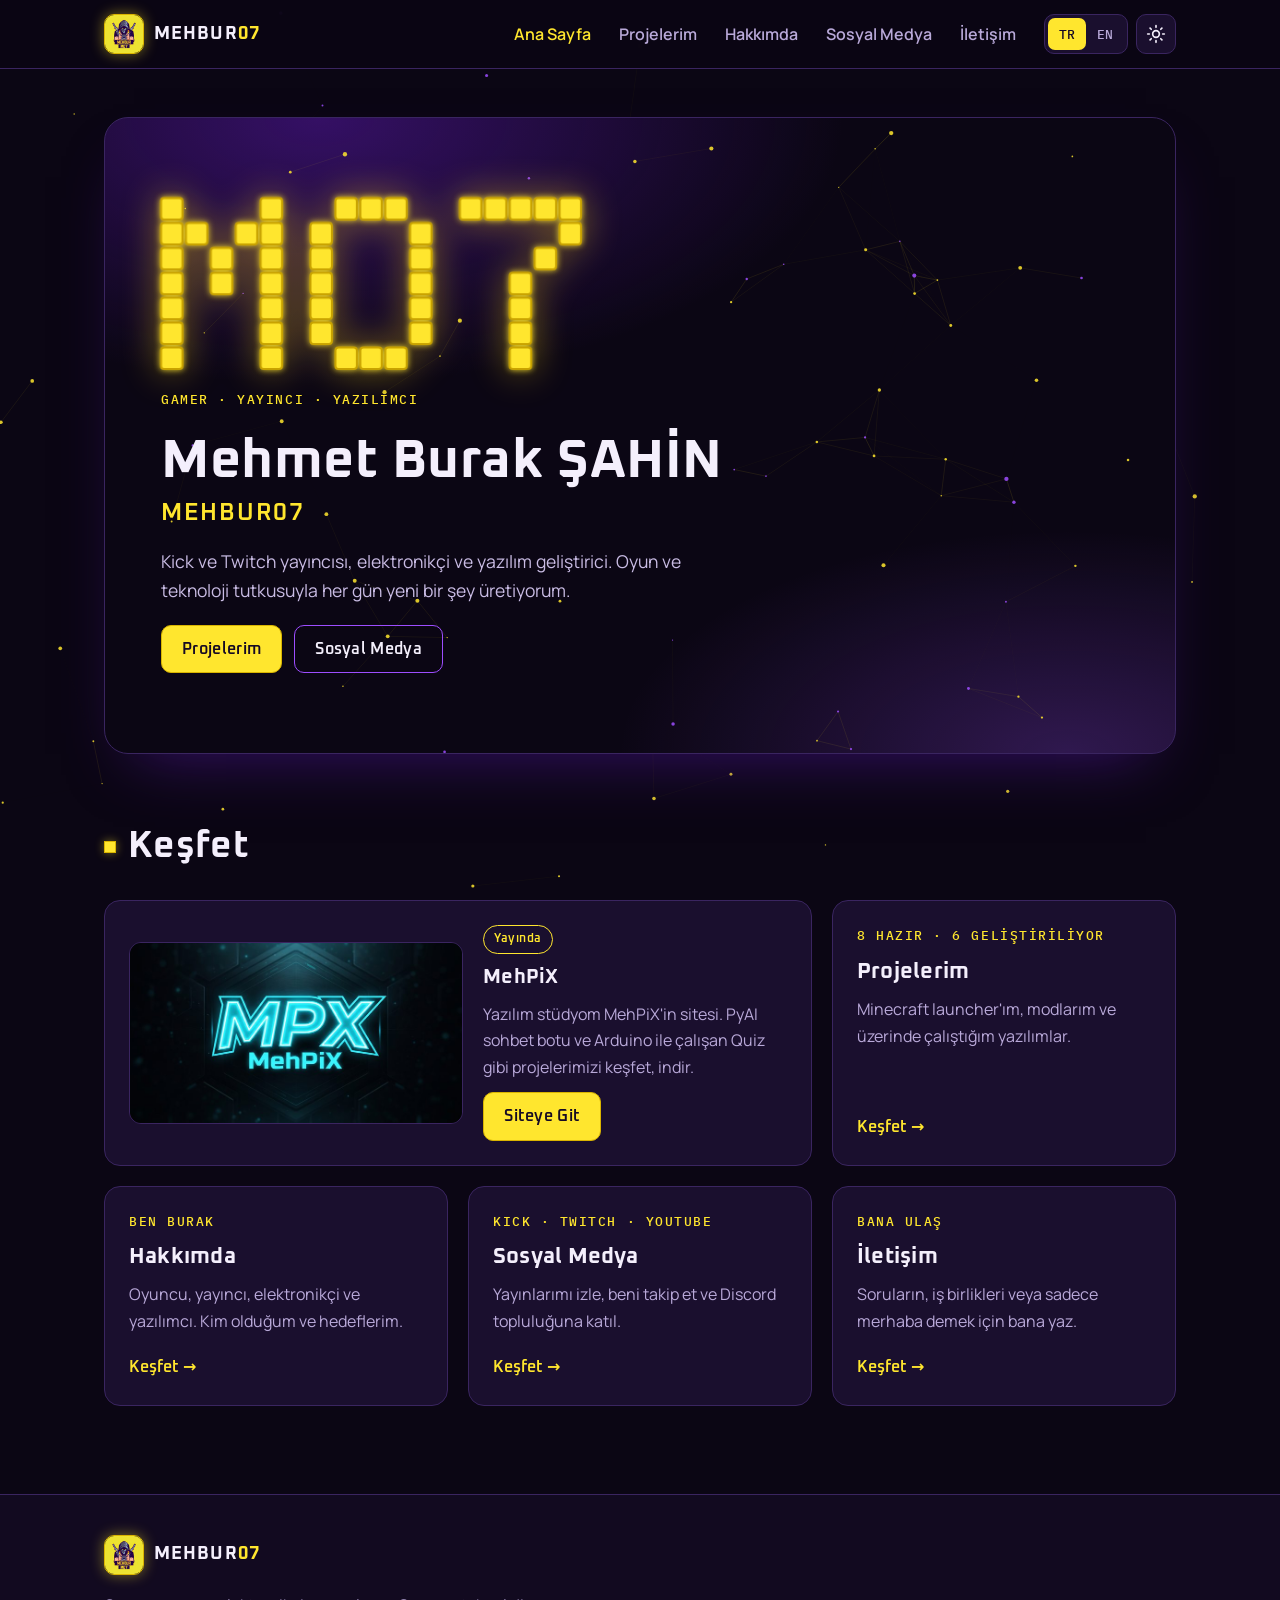
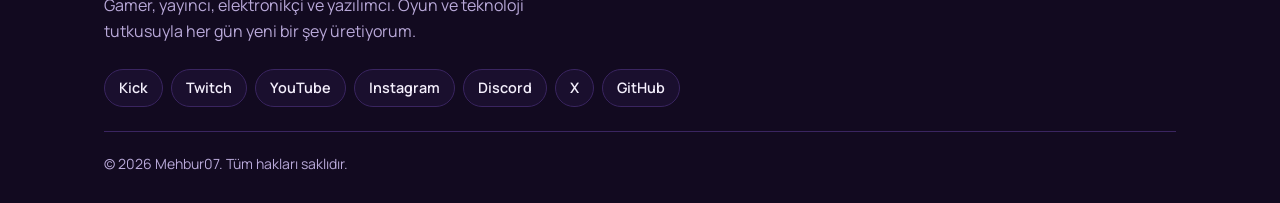
==== index.html @ 0ce507f5 "feat: add the MehburMC Launcher Android Version card New ready-project card with a Download button f" ====
<!doctype html>
<html lang="tr" data-theme="dark">
<head>
  <meta charset="utf-8">
  <meta name="viewport" content="width=device-width, initial-scale=1">
  <title data-i18n="title.home">Mehbur07 — Mehmet Burak ŞAHİN | Gamer, Yayıncı, Yazılımcı</title>
  <meta name="description" content="Mehmet Burak ŞAHİN (Mehbur07) — Kick ve Twitch yayıncısı, elektronikçi ve yazılım geliştirici. Projeler, Minecraft modları, sosyal medya ve iletişim.">
  <link rel="canonical" href="https://mehbur07.github.io/">
  <!-- Google Search Console sahiplik doğrulaması (gizli değil, herkese açık olmak üzere tasarlanmış) -->
  <meta name="google-site-verification" content="kLcTaoSVPgKVQpe87XDTkz0HBcAFCoKzE8zE5d_epLk">
  <link rel="icon" href="favicon.ico" sizes="any">
  <link rel="icon" type="image/png" sizes="32x32" href="assets/img/favicon-32.png">
  <link rel="apple-touch-icon" href="assets/img/apple-touch-icon.png">
  <meta name="theme-color" content="#0b0614">
  <!-- Paylaşım önizlemesi (Discord, X, WhatsApp vb.) -->
  <meta property="og:type" content="website">
  <meta property="og:site_name" content="Mehbur07">
  <meta property="og:locale" content="tr_TR">
  <meta property="og:locale:alternate" content="en_US">
  <meta property="og:title" content="Mehbur07 — Mehmet Burak ŞAHİN | Gamer, Yayıncı, Yazılımcı">
  <meta property="og:description" content="Mehmet Burak ŞAHİN (Mehbur07) — Kick ve Twitch yayıncısı, elektronikçi ve yazılım geliştirici. Projeler, Minecraft modları, sosyal medya ve iletişim.">
  <meta property="og:url" content="https://mehbur07.github.io/">
  <meta property="og:image" content="https://mehbur07.github.io/assets/img/og-image.jpg">
  <meta property="og:image:width" content="1200">
  <meta property="og:image:height" content="630">
  <meta property="og:image:alt" content="Mehbur07 — Mehmet Burak ŞAHİN">
  <meta name="twitter:card" content="summary_large_image">
  <meta name="twitter:site" content="@RealMehbur07X">
  <!-- Arama motorları için kimlik bilgisi (yapılandırılmış veri) -->
  <script type="application/ld+json">
  {
    "@context": "https://schema.org",
    "@type": "Person",
    "name": "Mehmet Burak Şahin",
    "alternateName": "Mehbur07",
    "url": "https://mehbur07.github.io/",
    "image": "https://mehbur07.github.io/assets/img/mehbur07-logo-lg.jpg",
    "description": "Kick ve Twitch yayıncısı, elektronikçi ve yazılım geliştirici.",
    "sameAs": [
      "https://kick.com/Mehbur07",
      "https://twitch.tv/Mehbur07",
      "https://youtube.com/@Mehbur07",
      "https://instagram.com/mehbur07",
      "https://x.com/RealMehbur07X",
      "https://github.com/Mehbur07"
    ]
  }
  </script>
  <!-- Tema ve dil seçimini sayfa çizilmeden uygula (ekranın yanıp sönmesini önler) -->
  <script>(function(){try{var d=document.documentElement,t=localStorage.getItem('m07-theme'),l=localStorage.getItem('m07-lang');if(t==='light'||t==='dark')d.setAttribute('data-theme',t);if(l==='en'||l==='tr')d.lang=l;}catch(e){}})();</script>
  <link rel="preconnect" href="https://fonts.googleapis.com">
  <link rel="preconnect" href="https://fonts.gstatic.com" crossorigin>
  <link rel="stylesheet" href="https://fonts.googleapis.com/css2?family=IBM+Plex+Mono:wght@500&family=Manrope:wght@400;500;600;700&family=Oxanium:wght@500;600;700&display=swap">
  <link rel="stylesheet" href="assets/css/style.css">
  <script src="assets/js/translations.js" defer></script>
  <script src="assets/js/main.js" defer></script>
</head>
<body data-page="home">
  <header class="site-header" data-layout="header"></header>

  <main id="main">
    <!-- Giriş: neon sahne + pixel M07 -->
    <section class="hero">
      <div class="container">
        <div class="stage">
          <canvas class="particles" aria-hidden="true"></canvas>
          <div class="pixel-text" data-pixel="M07"><span class="pixel-text__fallback">M07</span></div>
          <p class="eyebrow" data-i18n="home.eyebrow">Gamer · Yayıncı · Yazılımcı</p>
          <h1>Mehmet Burak ŞAHİN <small>MEHBUR07</small></h1>
          <p class="lead" data-i18n="home.lead">Kick ve Twitch yayıncısı, elektronikçi ve yazılım geliştirici. Oyun ve teknoloji tutkusuyla her gün yeni bir şey üretiyorum.</p>
          <div class="btn-row">
            <a class="btn btn--primary" href="projelerim.html" data-i18n="home.ctaProjects">Projelerim</a>
            <a class="btn btn--ghost" href="sosyal-medya.html" data-i18n="home.ctaSocial">Sosyal Medya</a>
          </div>
        </div>
      </div>
    </section>

    <!-- Bölüm kartları -->
    <section class="section" style="padding-top: 24px" aria-labelledby="explore-title">
      <div class="container">
        <div class="section-head">
          <h2 class="section-title" id="explore-title" data-i18n="home.exploreTitle">Keşfet</h2>
        </div>

        <div class="home-grid">
          <!-- MehPix: yazılım stüdyosunun sitesi, düğme siteyi yeni sekmede açar -->
          <article class="card feature-card--wide">
            <img class="feature-card__banner" src="assets/img/mehpix.jpg" alt="MehPiX logosu" data-i18n-attr="alt:alt.mehpix" width="720" height="393" loading="lazy">
            <div class="feature-card__body">
              <span class="badge badge--outline" data-i18n="home.mehpixBadge">Yayında</span>
              <h3>MehPiX</h3>
              <p data-i18n="home.mehpixText">Yazılım stüdyom MehPiX'in sitesi. PyAI sohbet botu ve Arduino ile çalışan Quiz gibi projelerimizi keşfet, indir.</p>
              <a class="btn btn--primary" href="https://mehpix.github.io/" target="_blank" rel="noopener" data-i18n="home.mehpixCta">Siteye Git</a>
            </div>
          </article>

          <a class="card card--link feature-card" href="projelerim.html">
            <span class="eyebrow" data-i18n="home.projectsCount">8 hazır · 6 geliştiriliyor</span>
            <h3 data-i18n="nav.projects">Projelerim</h3>
            <p data-i18n="home.projectsText">Minecraft launcher'ım, modlarım ve üzerinde çalıştığım yazılımlar.</p>
            <span class="feature-card__go" data-i18n="home.go">Keşfet</span>
          </a>

          <a class="card card--link feature-card" href="hakkimda.html">
            <span class="eyebrow" data-i18n="home.aboutEyebrow">Ben Burak</span>
            <h3 data-i18n="nav.about">Hakkımda</h3>
            <p data-i18n="home.aboutText">Oyuncu, yayıncı, elektronikçi ve yazılımcı. Kim olduğum ve hedeflerim.</p>
            <span class="feature-card__go" data-i18n="home.go">Keşfet</span>
          </a>

          <a class="card card--link feature-card" href="sosyal-medya.html">
            <span class="eyebrow" lang="en">Kick · Twitch · YouTube</span>
            <h3 data-i18n="nav.social">Sosyal Medya</h3>
            <p data-i18n="home.socialText">Yayınlarımı izle, beni takip et ve Discord topluluğuna katıl.</p>
            <span class="feature-card__go" data-i18n="home.go">Keşfet</span>
          </a>

          <a class="card card--link feature-card" href="iletisim.html">
            <span class="eyebrow" data-i18n="home.contactEyebrow">Bana Ulaş</span>
            <h3 data-i18n="nav.contact">İletişim</h3>
            <p data-i18n="home.contactText">Soruların, iş birlikleri veya sadece merhaba demek için bana yaz.</p>
            <span class="feature-card__go" data-i18n="home.go">Keşfet</span>
          </a>
        </div>
      </div>
    </section>
  </main>

  <footer class="site-footer" data-layout="footer"></footer>
</body>
</html>
---- assets/css/style.css ----
/* =========================================================
   Mehbur07 — Ortak stil dosyası (tasarım sistemi)
   Bütün sayfalar bu dosyayı kullanır.
   Renkleri değiştirmek için sadece aşağıdaki değişkenleri düzenle.
   ========================================================= */

/* ---------- 1) Renk ve ölçü değişkenleri ---------- */

/* Koyu tema (varsayılan) */
:root {
  --bg: #0b0614;            /* sayfa zemini: mor-siyah */
  --bg-soft: #120a20;       /* hafif açık zemin (bölüm arkaları) */
  --surface: #1a0f2e;       /* kart zemini */
  --surface-2: #23143d;     /* kartın üzerine gelinince */
  --border: #3a2560;        /* çizgiler */
  --text: #f4effc;          /* ana yazı */
  --text-muted: #b9a9d9;    /* soluk yazı */

  --yellow: #ffe62e;        /* neon sarı */
  --yellow-edge: #d9b400;   /* sarının koyu kenarı (pixel bloklar) */
  --purple: #9d4dff;        /* neon mor */
  --purple-deep: #4b1590;   /* koyu neon mor */

  --accent: var(--yellow);          /* dolgu vurgusu (düğme zemini vb.) */
  --accent-text: var(--yellow);     /* yazı olarak kullanılan vurgu */
  --on-accent: #160a24;             /* sarı zemin üstündeki yazı */
  --glow-yellow: rgba(255, 230, 46, .45);
  --glow-purple: rgba(157, 77, 255, .40);
  --header-bg: rgba(11, 6, 20, .78);
  --success: #3ee08f;        /* form: başarı */
  --danger: #ff6b8a;         /* form: hata */

  --font-display: 'Oxanium', 'Segoe UI', system-ui, sans-serif;
  --font-body: 'Manrope', 'Segoe UI', system-ui, sans-serif;
  --font-mono: 'IBM Plex Mono', ui-monospace, 'Consolas', monospace;

  --radius: 16px;
  --radius-sm: 10px;
  --container: 1120px;
  --gutter: 16px;

  color-scheme: dark;
}

/* Açık tema: sarı koyu temayla aynıdır. Süs amaçlı mor (çerçeve, parıltı, rozet)
   beyaza yakın neon lavantadır; yazı olarak kullanılan mor ise beyaz zeminde
   okunabilsin diye daha doygun, parlak bir neon mordur. */
:root[data-theme="light"] {
  --bg: #faf7ff;
  --bg-soft: #f2ecfd;
  --surface: #ffffff;
  --surface-2: #f6f1ff;
  --border: #e4d2ff;
  --text: #1b1030;
  --text-muted: #5b4a7a;

  --yellow: #ffe62e;         /* koyu temayla aynı neon sarı */
  --yellow-edge: #d9b400;
  --purple: #cfa6ff;         /* beyaza yakın neon mor (süs) */
  --purple-deep: #cfa6ff;

  --accent: var(--yellow);
  --accent-text: #7f2cff;    /* parlak neon mor (yazı; beyaz zeminde okunur) */
  --on-accent: #1b1030;
  --success: #11804a;
  --danger: #c4183f;
  --glow-yellow: rgba(255, 230, 46, .55);
  --glow-purple: rgba(207, 166, 255, .65);
  --header-bg: rgba(250, 247, 255, .82);

  color-scheme: light;
}

@media (min-width: 768px) {
  :root { --gutter: 24px; }
}

/* ---------- 2) Temel ayarlar ---------- */

*, *::before, *::after { box-sizing: border-box; }

html { -webkit-text-size-adjust: 100%; scroll-behavior: smooth; }

body {
  margin: 0;
  min-height: 100vh;
  display: flex;
  flex-direction: column;
  background: var(--bg);
  color: var(--text);
  font-family: var(--font-body);
  font-size: 16px;
  line-height: 1.65;
  transition: background-color .25s, color .25s;
}

main { flex: 1; }

img, svg { display: block; max-width: 100%; }

h1, h2, h3, h4 {
  margin: 0;
  font-family: var(--font-display);
  font-weight: 700;
  line-height: 1.15;
  letter-spacing: .01em;
}
h1 { font-size: clamp(2rem, 6vw, 3.4rem); }
h2 { font-size: clamp(1.6rem, 4vw, 2.3rem); }
h3 { font-size: 1.25rem; }

p { margin: 0; }

a { color: var(--accent-text); text-underline-offset: 3px; }

:focus-visible {
  outline: 2px solid var(--accent-text);
  outline-offset: 3px;
  border-radius: 4px;
}

::selection { background: var(--yellow); color: var(--on-accent); }

/* Ekran okuyucular için görünmez ama okunur metin */
.sr-only {
  position: absolute; width: 1px; height: 1px; padding: 0; margin: -1px;
  overflow: hidden; clip: rect(0 0 0 0); white-space: nowrap; border: 0;
}

/* Klavye kullanıcıları için "içeriğe geç" linki */
.skip-link {
  position: absolute; left: 12px; top: -60px; z-index: 100;
  padding: 10px 14px; border-radius: var(--radius-sm);
  background: var(--yellow); color: var(--on-accent); font-weight: 700;
  text-decoration: none; transition: top .2s;
}
.skip-link:focus { top: 12px; }

/* ---------- 3) Yerleşim yardımcıları ---------- */

.container {
  width: 100%;
  max-width: var(--container);
  margin-inline: auto;
  padding-inline: var(--gutter);
}

.section { padding-block: clamp(48px, 8vw, 88px); }
.section--soft { background: var(--bg-soft); }

.section-head { margin-bottom: 32px; max-width: 640px; }
.section-head p { margin-top: 10px; color: var(--text-muted); }

/* Başlığın önündeki küçük sarı pixel kare */
.section-title { display: flex; align-items: center; gap: 12px; }
.section-title::before {
  content: "";
  flex: none;
  width: 12px; height: 12px;
  background: var(--yellow);
  box-shadow: 0 0 10px var(--glow-yellow);
  border: 1px solid var(--yellow-edge);
}

.eyebrow {
  font-family: var(--font-mono);
  font-size: .8rem;
  font-weight: 500;
  letter-spacing: .12em;
  text-transform: uppercase;
  color: var(--accent-text);
}

.grid {
  display: grid;
  gap: 20px;
  grid-template-columns: repeat(auto-fill, minmax(min(100%, 260px), 1fr));
}

.stack > * + * { margin-top: 12px; }

/* ---------- 4) Düğmeler ---------- */

.btn {
  display: inline-flex;
  align-items: center;
  justify-content: center;
  gap: 8px;
  min-height: 44px;
  padding: 10px 20px;
  border: 1px solid transparent;
  border-radius: var(--radius-sm);
  font-family: var(--font-display);
  font-size: 1rem;
  font-weight: 600;
  letter-spacing: .02em;
  text-decoration: none;
  cursor: pointer;
  transition: transform .15s, box-shadow .2s, background-color .2s, border-color .2s, color .2s;
}
.btn:active { transform: translateY(1px); }

.btn--primary {
  background: var(--accent);
  color: var(--on-accent);
  border-color: var(--yellow-edge);
}
.btn--primary:hover { box-shadow: 0 0 0 1px var(--yellow), 0 0 24px var(--glow-yellow); }

.btn--ghost {
  background: transparent;
  color: var(--text);
  border-color: var(--purple);
}
.btn--ghost:hover { background: var(--surface-2); box-shadow: 0 0 20px var(--glow-purple); }

.btn--sm { min-height: 36px; padding: 6px 14px; font-size: .9rem; }

.btn[aria-disabled="true"], .btn:disabled {
  opacity: .5; cursor: not-allowed; pointer-events: none;
}

.btn-row { display: flex; flex-wrap: wrap; gap: 12px; }

/* ---------- 5) Kartlar ---------- */

.card {
  position: relative;
  display: flex;
  flex-direction: column;
  gap: 12px;
  padding: 24px;
  background: var(--surface);
  border: 1px solid var(--border);
  border-radius: var(--radius);
  color: var(--text);
  transition: transform .2s, border-color .2s, box-shadow .2s, background-color .2s;
}
.card p { color: var(--text-muted); }

/* Tıklanabilir kart: üzerine gelince hafif yükselir ve parlar */
.card--link { text-decoration: none; }
.card--link:hover, .card--link:focus-visible {
  transform: translateY(-3px);
  border-color: var(--purple);
  background: var(--surface-2);
  box-shadow: 0 10px 30px -10px var(--glow-purple), 0 0 0 1px var(--purple);
}

.card__media {
  aspect-ratio: 1 / 1;
  width: 72px;
  border-radius: 12px;
  overflow: hidden;
  background: var(--bg-soft);
  border: 1px solid var(--border);
}
.card__media img { width: 100%; height: 100%; object-fit: cover; }

.card__footer { margin-top: auto; padding-top: 8px; }

/* ---------- 6) Rozet ve etiketler ---------- */

.badge {
  display: inline-flex;
  align-items: center;
  gap: 6px;
  width: fit-content;
  padding: 3px 10px;
  border-radius: 999px;
  font-family: var(--font-display);
  font-size: .78rem;
  font-weight: 600;
  letter-spacing: .04em;
  background: var(--yellow);
  color: var(--on-accent);
}
.badge--purple { background: var(--purple-deep); color: #f4effc; }
:root[data-theme="light"] .badge--purple { color: var(--on-accent); }  /* açık zeminli rozette koyu yazı */
.badge--outline { background: transparent; color: var(--accent-text); border: 1px solid currentColor; }

.tags { display: flex; flex-wrap: wrap; gap: 6px; padding: 0; margin: 0; list-style: none; }
.tag {
  padding: 2px 8px;
  border-radius: 6px;
  font-family: var(--font-mono);
  font-size: .75rem;
  color: var(--text-muted);
  background: var(--bg-soft);
  border: 1px solid var(--border);
}

/* ---------- 7) Üst menü (header) ---------- */

.site-header {
  position: sticky;
  top: 0;
  z-index: 50;
  background: var(--header-bg);
  backdrop-filter: blur(12px);
  -webkit-backdrop-filter: blur(12px);
  border-bottom: 1px solid var(--border);
}

.header-inner {
  display: flex;
  align-items: center;
  gap: 16px;
  min-height: 68px;
}

.brand {
  display: inline-flex;
  align-items: center;
  gap: 10px;
  color: var(--text);
  text-decoration: none;
  font-family: var(--font-display);
  font-weight: 700;
  font-size: 1.15rem;
  letter-spacing: .06em;
}
.brand img {
  width: 40px; height: 40px;
  border-radius: 10px;
  border: 1px solid var(--yellow-edge);
  box-shadow: 0 0 14px var(--glow-yellow);
}
.brand b { color: var(--accent-text); font-weight: 700; }

.site-nav { margin-left: auto; }
.site-nav ul { display: flex; gap: 4px; margin: 0; padding: 0; list-style: none; }
.site-nav a {
  display: block;
  padding: 8px 12px;
  border-radius: 8px;
  color: var(--text-muted);
  font-weight: 600;
  text-decoration: none;
  transition: color .2s, background-color .2s;
}
.site-nav a:hover { color: var(--text); background: var(--surface); }
.site-nav a[aria-current="page"] { color: var(--accent-text); }

.header-controls { display: flex; align-items: center; gap: 8px; }

/* Dil seçici: TR | EN */
.lang-switch {
  display: inline-flex;
  padding: 3px;
  border: 1px solid var(--border);
  border-radius: 10px;
  background: var(--surface);
}
.lang-switch button {
  min-width: 38px;
  min-height: 32px;
  padding: 0 8px;
  border: 0;
  border-radius: 7px;
  background: transparent;
  color: var(--text-muted);
  font-family: var(--font-mono);
  font-size: .8rem;
  font-weight: 500;
  cursor: pointer;
  transition: background-color .2s, color .2s;
}
.lang-switch button[aria-pressed="true"] { background: var(--yellow); color: var(--on-accent); }

/* Yuvarlak ikon düğmeleri (tema, menü) */
.icon-btn {
  display: inline-grid;
  place-items: center;
  width: 40px;
  height: 40px;
  padding: 0;
  border: 1px solid var(--border);
  border-radius: 10px;
  background: var(--surface);
  color: var(--text);
  cursor: pointer;
  transition: border-color .2s, box-shadow .2s;
}
.icon-btn:hover { border-color: var(--purple); box-shadow: 0 0 14px var(--glow-purple); }
.icon-btn svg { width: 20px; height: 20px; }

/* Tema düğmesi: koyu temada güneş, açık temada ay görünür */
.theme-toggle .icon-moon { display: none; }
:root[data-theme="light"] .theme-toggle .icon-sun { display: none; }
:root[data-theme="light"] .theme-toggle .icon-moon { display: block; }

.nav-toggle { display: none; }

/* Mobil menü */
@media (max-width: 900px) {
  .nav-toggle { display: inline-grid; }
  .site-nav {
    position: absolute;
    top: 100%;
    left: 0;
    right: 0;
    margin: 0;
    padding: 12px var(--gutter) 20px;
    background: var(--bg);
    border-bottom: 1px solid var(--border);
    box-shadow: 0 20px 30px -20px rgba(0, 0, 0, .6);
    display: none;
  }
  .site-nav.is-open { display: block; }
  .site-nav ul { flex-direction: column; }
  .site-nav a { padding: 12px; }
  .header-controls { margin-left: auto; }
}

/* ---------- 8) Alt bilgi (footer) ---------- */

.site-footer {
  margin-top: 0;
  border-top: 1px solid var(--border);
  background: var(--bg-soft);
}
.footer-inner {
  display: grid;
  gap: 24px;
  padding-block: 40px 28px;
}
.footer-brand p { margin-top: 10px; color: var(--text-muted); max-width: 420px; }

.social-list { display: flex; flex-wrap: wrap; gap: 8px; margin: 0; padding: 0; list-style: none; }
.social-chip {
  display: inline-flex;
  align-items: center;
  min-height: 36px;
  padding: 6px 14px;
  border: 1px solid var(--border);
  border-radius: 999px;
  background: var(--surface);
  color: var(--text);
  font-size: .9rem;
  font-weight: 600;
  text-decoration: none;
  transition: border-color .2s, color .2s, box-shadow .2s;
}
.social-chip:hover { border-color: var(--yellow-edge); color: var(--accent-text); box-shadow: 0 0 14px var(--glow-yellow); }

.footer-copy {
  padding-top: 20px;
  border-top: 1px solid var(--border);
  color: var(--text-muted);
  font-size: .875rem;
}

/* ---------- 9) Neon sahne + pixel M07 ---------- */

/* Neon sahne: koyu temada mor-siyah, açık temada beyaz-lavanta (açık tema ayarları aşağıda) */
.stage {
  position: relative;
  isolation: isolate;
  overflow: hidden;
  padding: clamp(40px, 8vw, 80px) clamp(20px, 5vw, 56px);
  border-radius: 24px;
  border: 1px solid #3a2560;
  background:
    radial-gradient(ellipse 70% 60% at 20% 0%, rgba(75, 21, 144, .65), transparent 70%),
    radial-gradient(ellipse 60% 50% at 90% 100%, rgba(157, 77, 255, .25), transparent 70%),
    #0b0614;
  color: #f4effc;
  box-shadow: 0 30px 60px -30px rgba(75, 21, 144, .7);
}
.stage .particles {
  position: absolute;
  inset: 0;
  z-index: -1;
  width: 100%;
  height: 100%;
}
/* Bütün sitede dolaşan neon sarı parçacıklar: ekrana sabit, tıklamaları engellemez.
   Bölüm arka planlarının üstünde ama içeriğin (kartlar, yazılar) arkasında durur. */
.ambient-particles {
  position: fixed;
  inset: 0;
  z-index: 0;
  width: 100%;
  height: 100%;
  pointer-events: none;
}
main .container,
.site-footer .container { position: relative; z-index: 1; }

.stage p { color: #c9bce4; }
.stage .eyebrow { color: #ffe62e; }
.stage .btn--ghost { color: #f4effc; border-color: #9d4dff; }
.stage .btn--ghost:hover { background: rgba(157, 77, 255, .15); }

/* Açık temada sahne: beyaz-lavanta zemin, koyu yazı. Sarı yazılar beyazda okunmadığı
   için neon mor olur; pixel M07 sarı kalır ama kenarı ve parıltısı koyulaşır. */
:root[data-theme="light"] .stage {
  border-color: var(--border);
  background:
    radial-gradient(ellipse 70% 60% at 20% 0%, rgba(207, 166, 255, .55), transparent 70%),
    radial-gradient(ellipse 60% 50% at 90% 100%, rgba(255, 230, 46, .22), transparent 70%),
    #ffffff;
  color: var(--text);
  box-shadow: 0 30px 60px -30px rgba(127, 44, 255, .35);
}
:root[data-theme="light"] .stage p { color: var(--text-muted); }
:root[data-theme="light"] .stage .eyebrow { color: var(--accent-text); }
:root[data-theme="light"] .stage .btn--ghost { color: var(--text); border-color: var(--accent-text); }
:root[data-theme="light"] .stage .btn--ghost:hover { background: rgba(127, 44, 255, .08); }
:root[data-theme="light"] .stage .pixel-text { --px-edge: #a88600; }
:root[data-theme="light"] .stage .pixel-text svg {
  filter: drop-shadow(0 0 1px rgba(168, 134, 0, .9)) drop-shadow(0 0 12px rgba(255, 214, 10, .55));
  animation-name: px-glow-light;
}
:root[data-theme="light"] .stage .pixel-text__fallback { color: #d9b400; }

/* Pixel yazı: JS, data-pixel="M07" yazısını kare bloklardan SVG olarak çizer */
.pixel-text {
  --px-fill: #ffe62e;
  --px-edge: #c9a300;
  width: min(100%, 420px);
}
.pixel-text svg {
  width: 100%;
  height: auto;
  overflow: visible;
  filter: drop-shadow(0 0 3px rgba(255, 230, 46, .9)) drop-shadow(0 0 18px rgba(255, 214, 10, .45));
  animation: px-glow 4s ease-in-out infinite;
}
.pixel-text rect {
  fill: var(--px-fill);
  stroke: var(--px-edge);
  stroke-width: .8;
  transform-box: fill-box;
  transform-origin: center;
  animation: px-in .45s cubic-bezier(.2, .9, .3, 1.3) both;
  animation-delay: calc(var(--i, 0) * 22ms);
}
/* JS yoksa yazı düz metin olarak görünür */
.pixel-text__fallback {
  font-family: var(--font-display);
  font-size: clamp(4rem, 18vw, 7rem);
  font-weight: 700;
  color: #ffe62e;
  text-shadow: 0 0 18px rgba(255, 230, 46, .6);
  line-height: 1;
}

@keyframes px-in {
  from { opacity: 0; transform: scale(.2); }
  to   { opacity: 1; transform: scale(1); }
}
@keyframes px-glow-light {
  0%, 100% { filter: drop-shadow(0 0 1px rgba(168, 134, 0, .9)) drop-shadow(0 0 12px rgba(255, 214, 10, .55)); }
  50%      { filter: drop-shadow(0 0 1px rgba(168, 134, 0, 1))  drop-shadow(0 0 20px rgba(255, 214, 10, .75)); }
}
@keyframes px-glow {
  0%, 100% { filter: drop-shadow(0 0 3px rgba(255, 230, 46, .9)) drop-shadow(0 0 18px rgba(255, 214, 10, .45)); }
  50%      { filter: drop-shadow(0 0 4px rgba(255, 230, 46, 1))  drop-shadow(0 0 28px rgba(255, 214, 10, .6)); }
}

/* Hareket azaltma ayarı açık olanlar için bütün animasyonları kapat */
@media (prefers-reduced-motion: reduce) {
  *, *::before, *::after {
    animation-duration: .01ms !important;
    animation-delay: 0s !important;
    animation-iteration-count: 1 !important;
    transition-duration: .01ms !important;
    scroll-behavior: auto !important;
  }
}

/* ---------- 10) Ana sayfa giriş bölümü ---------- */

.hero { padding-block: clamp(24px, 5vw, 48px); }
.hero .stage { display: grid; gap: 20px; justify-items: start; }
.hero h1 { color: #f4effc; }
.hero h1 small {
  display: block;
  margin-top: 6px;
  font-size: .45em;
  font-weight: 600;
  letter-spacing: .08em;
  color: #ffe62e;
}
.hero .lead { max-width: 560px; font-size: 1.1rem; }
:root[data-theme="light"] .hero h1 { color: var(--text); }
:root[data-theme="light"] .hero h1 small { color: var(--accent-text); }

/* ---------- 11) Alt sayfa başlığı ---------- */

.page-head { padding-block: clamp(40px, 7vw, 72px) 8px; }
.page-head h1 { margin-top: 8px; }
.page-head p:not(.eyebrow) { margin-top: 14px; max-width: 640px; color: var(--text-muted); font-size: 1.1rem; }

/* ---------- 12) Ana sayfa kartları ---------- */

.home-grid {
  display: grid;
  gap: 20px;
  grid-template-columns: 1fr;
}
@media (min-width: 640px) {
  .home-grid { grid-template-columns: repeat(2, 1fr); }
  .feature-card--wide { grid-column: span 2; }
}
@media (min-width: 960px) {
  .home-grid { grid-template-columns: repeat(3, 1fr); }
}

.feature-card h3 { font-size: 1.4rem; }
.feature-card__go {
  margin-top: auto;
  padding-top: 8px;
  font-family: var(--font-display);
  font-weight: 600;
  color: var(--accent-text);
}
.feature-card__go::after { content: " →"; transition: margin .2s; }
.card--link:hover .feature-card__go::after { margin-left: 4px; }

/* MehPix kartı: geniş görsel + yazı */
.feature-card--wide { display: grid; gap: 20px; align-items: center; }
@media (min-width: 640px) {
  .feature-card--wide { grid-template-columns: 1.1fr 1fr; }
}
.feature-card__banner {
  width: 100%;
  height: auto;
  aspect-ratio: 720 / 393;
  object-fit: cover;
  border-radius: 12px;
  border: 1px solid var(--border);
}
.feature-card__body { display: flex; flex-direction: column; gap: 12px; align-items: flex-start; }

/* ---------- 13) Proje kartları ---------- */

.project-group + .project-group { margin-top: clamp(48px, 7vw, 72px); }

.project-card__head { display: flex; gap: 16px; align-items: center; }
.project-card__head .card__media { width: 88px; flex: none; }
.project-card__title { display: flex; flex-direction: column; gap: 6px; min-width: 0; }
.project-card__title h3 { font-size: 1.2rem; }
.project-card__meta {
  font-family: var(--font-mono);
  font-size: .78rem;
  color: var(--text-muted);
}
.project-card__subtitle { color: var(--text) !important; font-weight: 600; }

/* Pixel art logolar bulanıklaşmasın */
.img-pixel { image-rendering: pixelated; }

/* Logosu olmayan proje için yazılı yer tutucu */
.card__media--text {
  display: grid;
  place-items: center;
  background: #0b0614;
  border-color: #3a2560;
  font-family: var(--font-display);
  font-weight: 700;
  font-size: 1.15rem;
  letter-spacing: .06em;
  color: #ffe62e;
  text-shadow: 0 0 10px rgba(255, 230, 46, .6);
}

/* ---------- 14) "STABİL DEĞİL" polis bandı ---------- */

.card--taped { overflow: hidden; }
.tape {
  position: absolute;
  top: 50%;
  left: 50%;
  z-index: 3;
  width: 150%;
  transform: translate(-50%, -50%) rotate(40deg); /* JS kartın boyutuna göre düzeltir */
  padding: 7px 0;
  overflow: hidden;
  white-space: nowrap;
  text-align: center;
  pointer-events: none;
  background: #ffd60a;
  color: #111;
  border-block: 4px solid #111;
  box-shadow: 0 8px 24px rgba(0, 0, 0, .45);
  font-family: var(--font-display);
  font-size: .9rem;
  font-weight: 700;
  letter-spacing: .2em;
}

/* ---------- 15) Hakkımda ---------- */

.about-intro {
  display: grid;
  gap: 28px;
  align-items: center;
}
@media (min-width: 760px) {
  .about-intro { grid-template-columns: 240px 1fr; gap: 40px; }
}
.about-avatar {
  width: 100%;
  max-width: 240px;
  aspect-ratio: 1 / 1;
  border-radius: 24px;
  border: 1px solid var(--yellow-edge);
  box-shadow: 0 0 40px var(--glow-yellow);
}
.about-intro h2 { margin-bottom: 14px; }
.about-intro p { color: var(--text-muted); font-size: 1.1rem; }
.about-intro p + p { margin-top: 12px; }  /* art arda paragraflar arasında boşluk */

.goal-list {
  display: grid;
  gap: 16px;
  margin: 0;
  padding: 0;
  list-style: none;
  counter-reset: goal;
  grid-template-columns: repeat(auto-fill, minmax(min(100%, 240px), 1fr));
}
.goal-list li {
  counter-increment: goal;
  display: flex;
  flex-direction: column;
  gap: 12px;
  padding: 24px;
  background: var(--surface);
  border: 1px solid var(--border);
  border-radius: var(--radius);
}
.goal-list li::before {
  content: "0" counter(goal);
  font-family: var(--font-display);
  font-size: 2rem;
  font-weight: 700;
  line-height: 1;
  color: var(--accent-text);
}

/* ---------- 16) Sosyal medya ve iletişim kartları ---------- */

.social-card { flex-direction: row; align-items: center; gap: 16px; text-decoration: none; }
.social-card__icon {
  flex: none;
  display: grid;
  place-items: center;
  width: 52px;
  height: 52px;
  border-radius: 14px;
  background: var(--bg-soft);
  border: 1px solid var(--border);
}
/* İkon SVG dosyası maske olarak kullanılır, rengi --brand ile verilir */
.social-card__icon i {
  display: block;
  width: 26px;
  height: 26px;
  background: var(--brand, var(--text));
  -webkit-mask: var(--icon) center / contain no-repeat;
  mask: var(--icon) center / contain no-repeat;
}
.social-card__text { display: flex; flex-direction: column; min-width: 0; }
.social-card__text strong { font-family: var(--font-display); font-size: 1.1rem; }
.social-card__text span { color: var(--text-muted); overflow-wrap: anywhere; }
.social-card__go {
  margin-left: auto;
  font-family: var(--font-display);
  font-weight: 600;
  font-size: .9rem;
  color: var(--accent-text);
  white-space: nowrap;
}

/* Kopyalanabilir terminal komutu (Linux kurulumu) */
.cmd {
  margin: 0;
  padding: 10px 14px;
  background: var(--bg);
  border: 1px solid var(--border);
  border-left: 3px solid var(--accent-text);
  border-radius: var(--radius-sm);
  font-family: var(--font-mono);
  font-size: .82rem;
  line-height: 1.5;
  color: var(--text);
  white-space: pre-wrap;
  overflow-wrap: anywhere;
}

/* ---------- İletişim formu ---------- */

.contact-form { gap: 20px; max-width: 760px; padding: 28px; }

.form-row { display: grid; gap: 20px; }
@media (min-width: 640px) { .form-row { grid-template-columns: 1fr 1fr; } }

.field { display: flex; flex-direction: column; gap: 8px; }
.field label {
  font-family: var(--font-display);
  font-weight: 600;
  font-size: .95rem;
  color: var(--text);
}
.field input,
.field textarea {
  width: 100%;
  min-height: 46px;
  padding: 12px 14px;
  background: var(--bg);
  color: var(--text);
  border: 1px solid var(--border);
  border-radius: var(--radius-sm);
  font: inherit;
  font-size: 1rem;              /* 16px: telefonda otomatik yakınlaştırmayı önler */
  transition: border-color .2s, box-shadow .2s;
}
.field textarea { min-height: 150px; resize: vertical; line-height: 1.6; }
.field input::placeholder,
.field textarea::placeholder { color: var(--text-muted); opacity: .7; }
.field input:hover,
.field textarea:hover { border-color: var(--purple); }
.field input:focus,
.field textarea:focus {
  outline: none;
  border-color: var(--accent-text);
  box-shadow: 0 0 0 3px var(--glow-purple);
}
/* Kullanıcı bir alanı yanlış doldurup çıkınca kırmızı kenar */
.field input:user-invalid,
.field textarea:user-invalid { border-color: var(--danger); }

/* Spam tuzağı: görünmez */
.form-trap { display: none; }

.contact-form__footer { display: flex; flex-wrap: wrap; align-items: center; gap: 12px 20px; }
.contact-form__privacy { flex: 1 1 260px; font-size: .88rem; }

.contact-form .form-status {
  padding: 14px 18px;
  border-radius: var(--radius-sm);
  border: 1px solid var(--border);
  font-weight: 600;
  color: var(--text);
}
.form-status[data-state="success"] {
  border-color: var(--success);
  color: var(--success);
  background: color-mix(in srgb, var(--success) 10%, transparent);
}
.form-status[data-state="error"] {
  border-color: var(--danger);
  color: var(--danger);
  background: color-mix(in srgb, var(--danger) 10%, transparent);
}
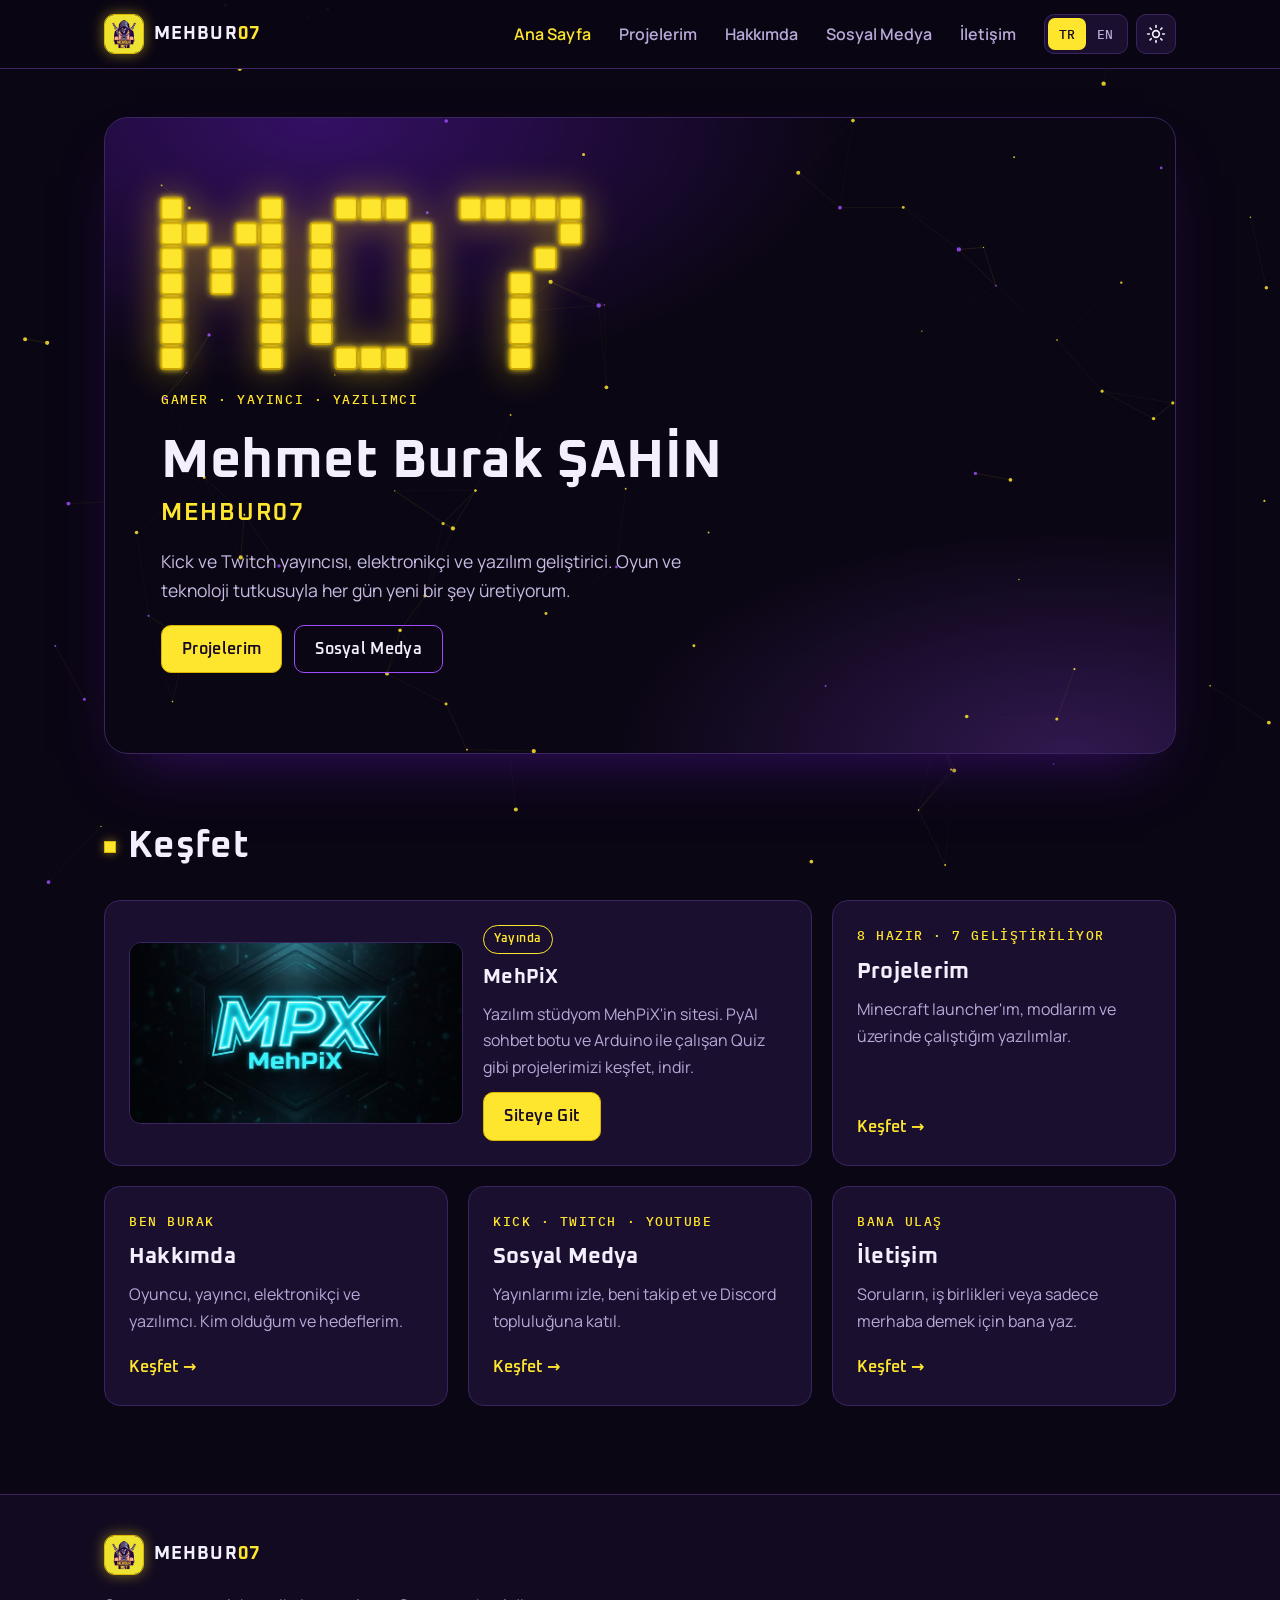
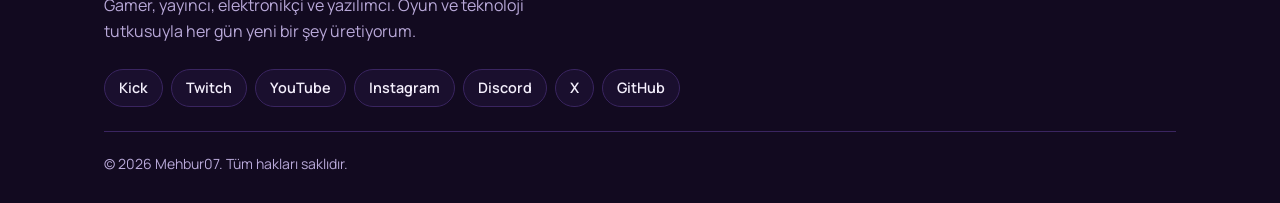
==== commit a9c2c5ac: "feat: add the RunGame card to in-progress projects - New card with the RunGame logo, "In development" ====
--- a/index.html
+++ b/index.html
@@ -96,7 +96,7 @@
           </article>
 
           <a class="card card--link feature-card" href="projelerim.html">
-            <span class="eyebrow" data-i18n="home.projectsCount">8 hazır · 6 geliştiriliyor</span>
+            <span class="eyebrow" data-i18n="home.projectsCount">8 hazır · 7 geliştiriliyor</span>
             <h3 data-i18n="nav.projects">Projelerim</h3>
             <p data-i18n="home.projectsText">Minecraft launcher'ım, modlarım ve üzerinde çalıştığım yazılımlar.</p>
             <span class="feature-card__go" data-i18n="home.go">Keşfet</span>
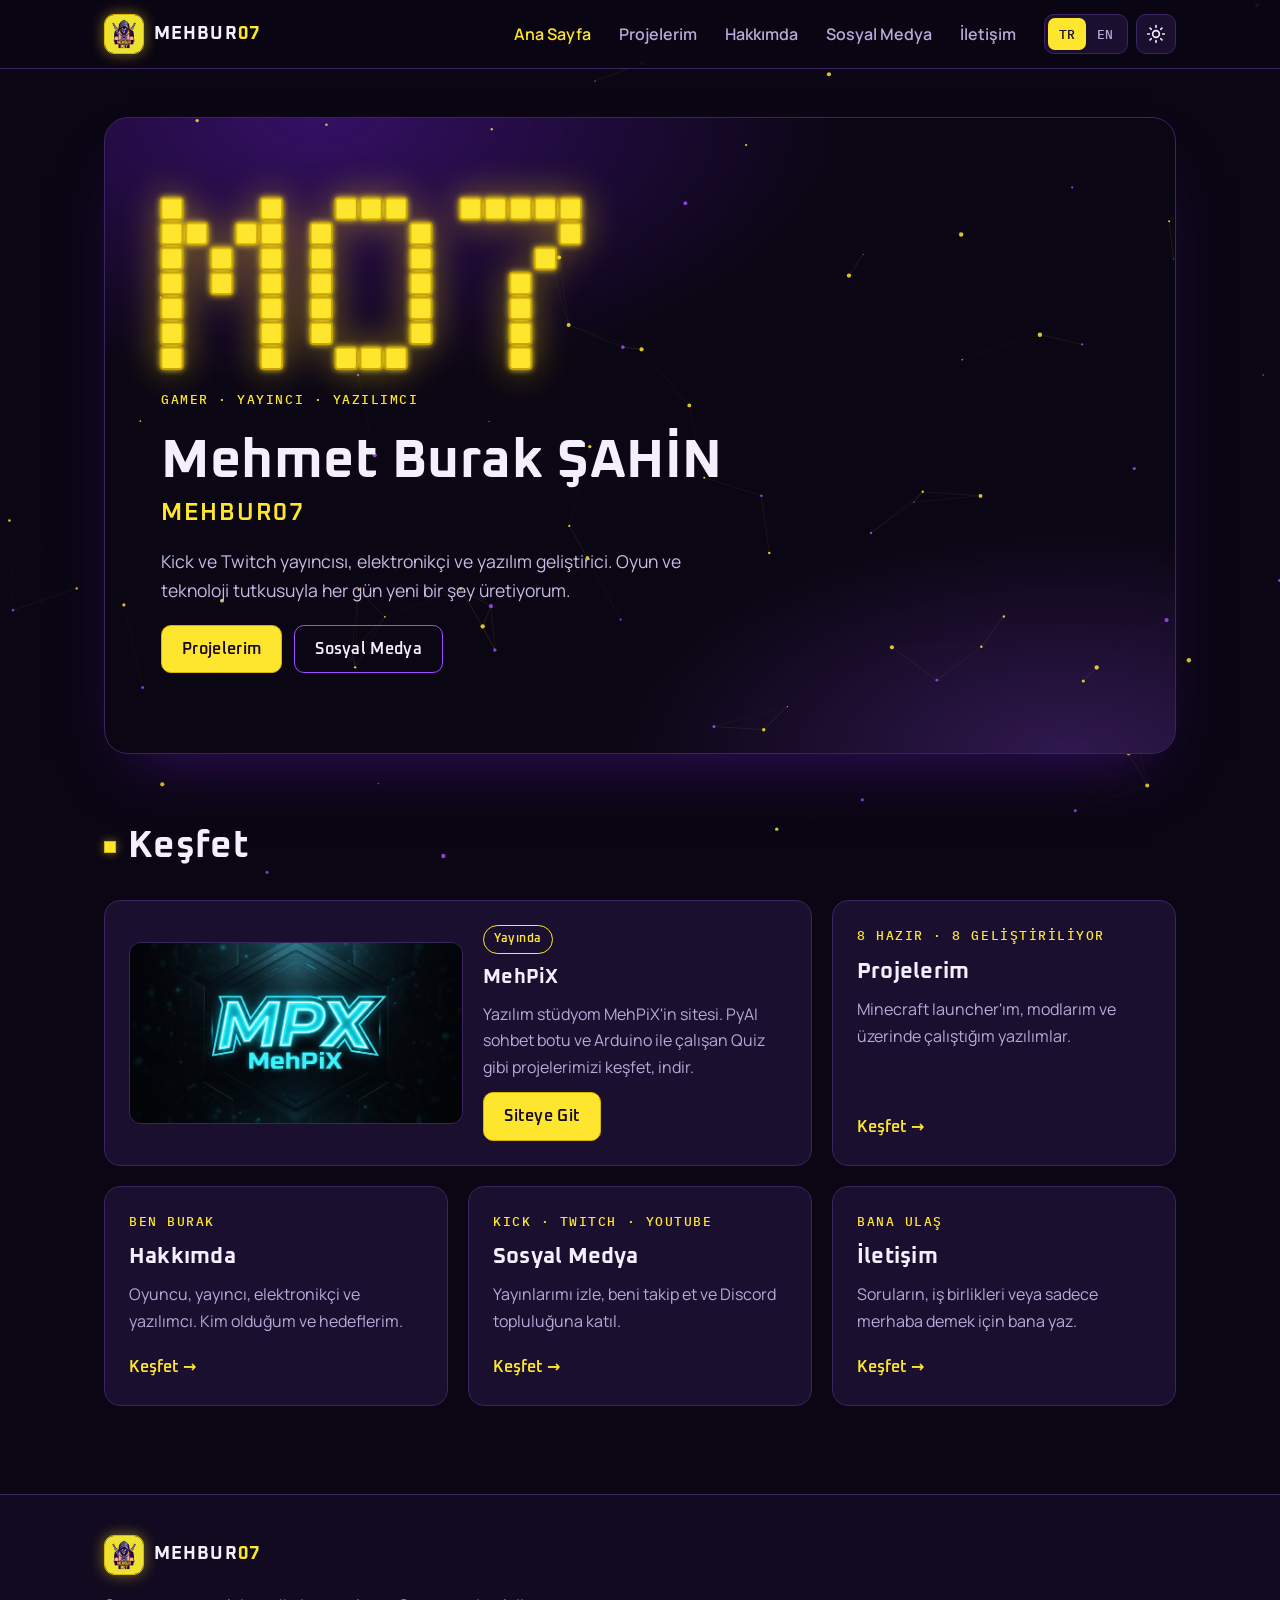
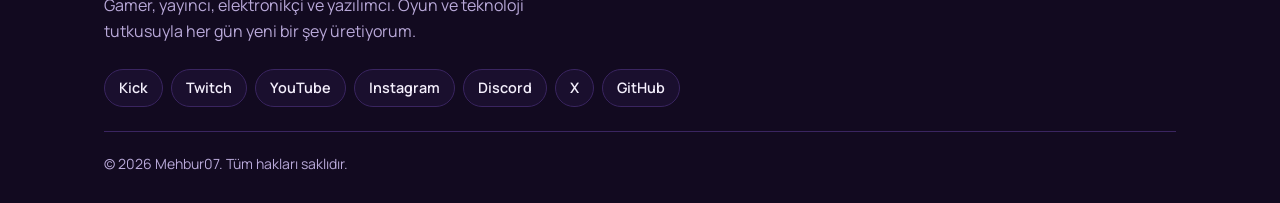
==== commit b3f9854a: "feat: add the MehburMC Launcher macOS Version card to work in progress New in-development card (TR +" ====
--- a/index.html
+++ b/index.html
@@ -96,7 +96,7 @@
           </article>
 
           <a class="card card--link feature-card" href="projelerim.html">
-            <span class="eyebrow" data-i18n="home.projectsCount">8 hazır · 7 geliştiriliyor</span>
+            <span class="eyebrow" data-i18n="home.projectsCount">8 hazır · 8 geliştiriliyor</span>
             <h3 data-i18n="nav.projects">Projelerim</h3>
             <p data-i18n="home.projectsText">Minecraft launcher'ım, modlarım ve üzerinde çalıştığım yazılımlar.</p>
             <span class="feature-card__go" data-i18n="home.go">Keşfet</span>
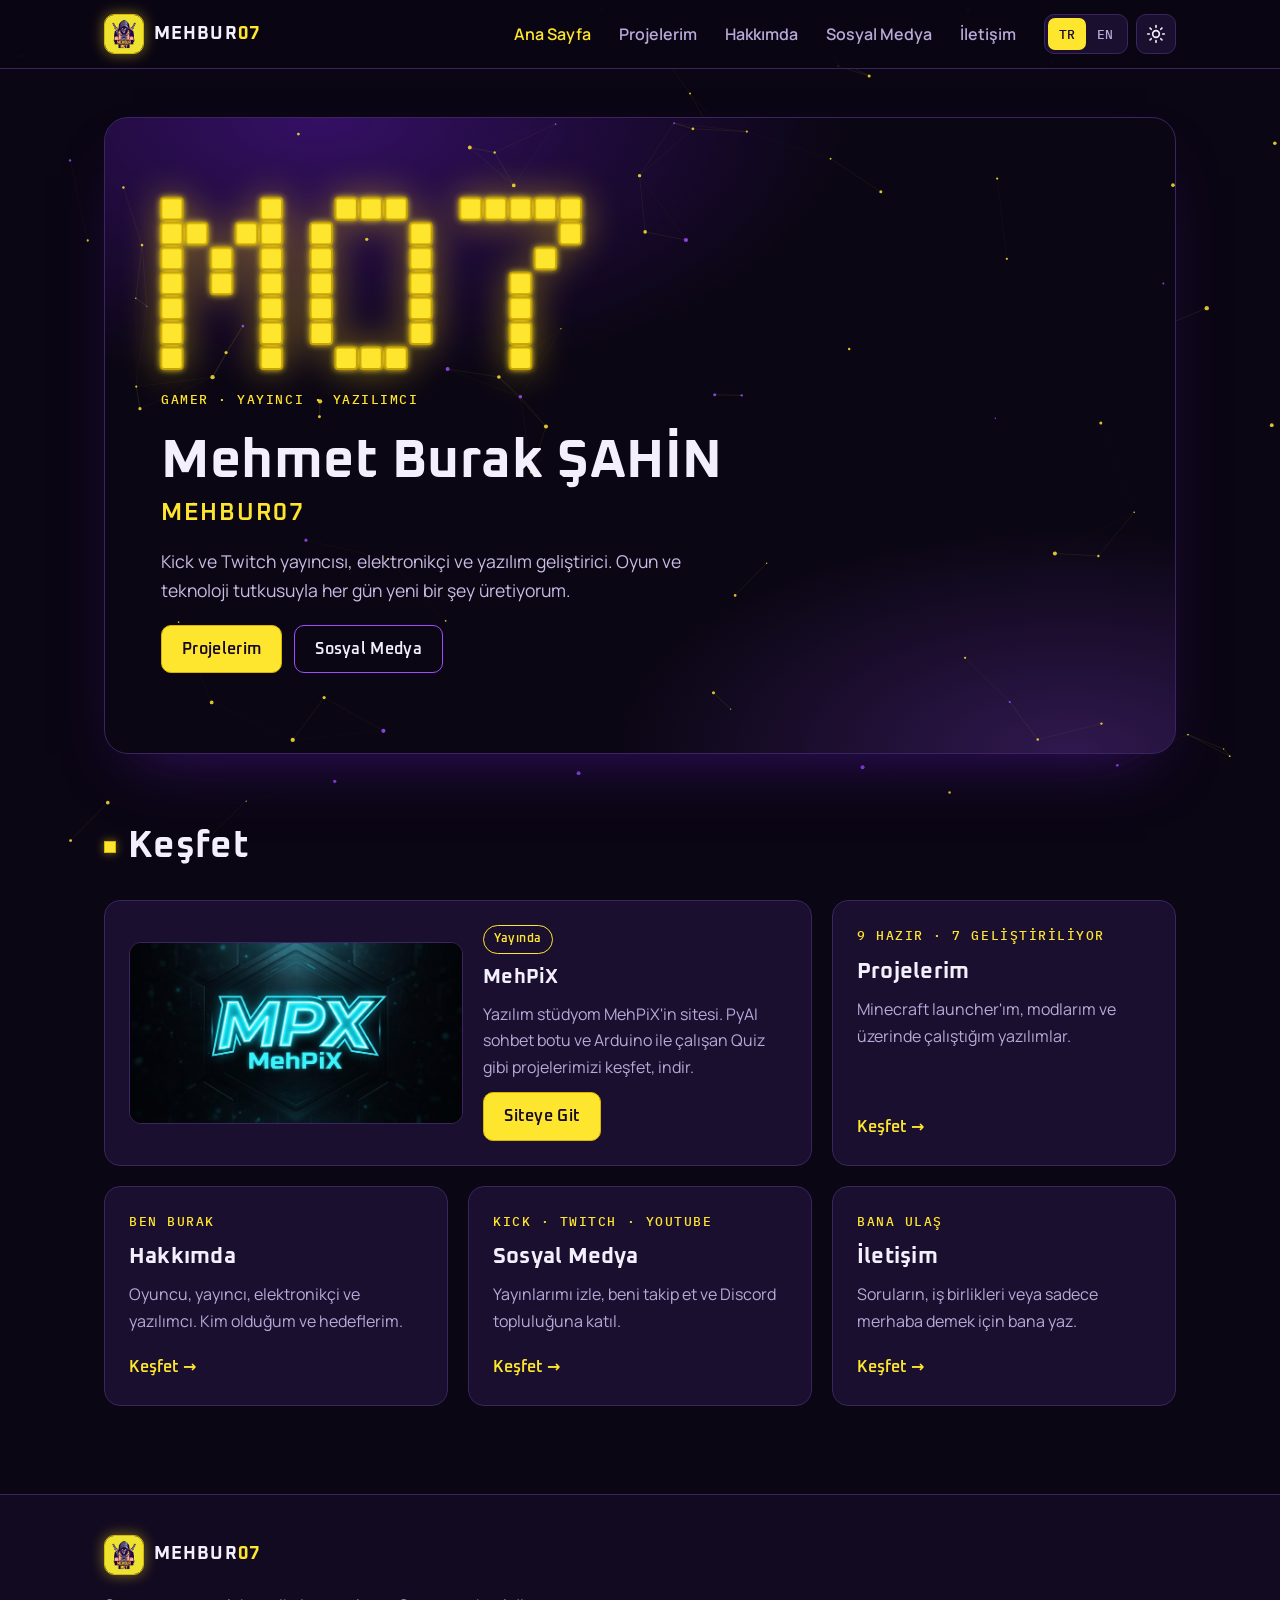
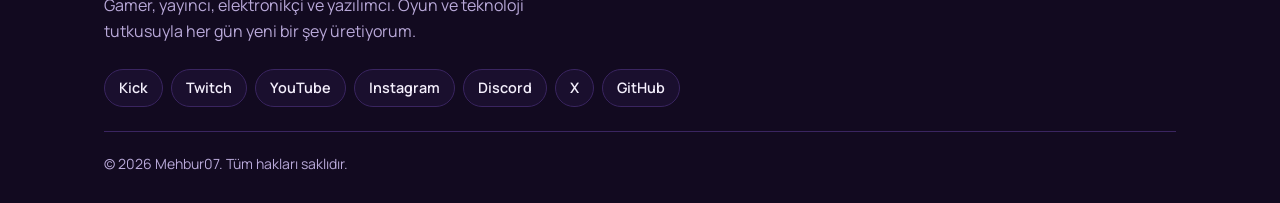
==== commit 0ae28b97: "feat: move the VirtualMOS card to ready projects - Add Visit Site and Source Code buttons, the Mehbu" ====
--- a/index.html
+++ b/index.html
@@ -96,7 +96,7 @@
           </article>
 
           <a class="card card--link feature-card" href="projelerim.html">
-            <span class="eyebrow" data-i18n="home.projectsCount">8 hazır · 8 geliştiriliyor</span>
+            <span class="eyebrow" data-i18n="home.projectsCount">9 hazır · 7 geliştiriliyor</span>
             <h3 data-i18n="nav.projects">Projelerim</h3>
             <p data-i18n="home.projectsText">Minecraft launcher'ım, modlarım ve üzerinde çalıştığım yazılımlar.</p>
             <span class="feature-card__go" data-i18n="home.go">Keşfet</span>
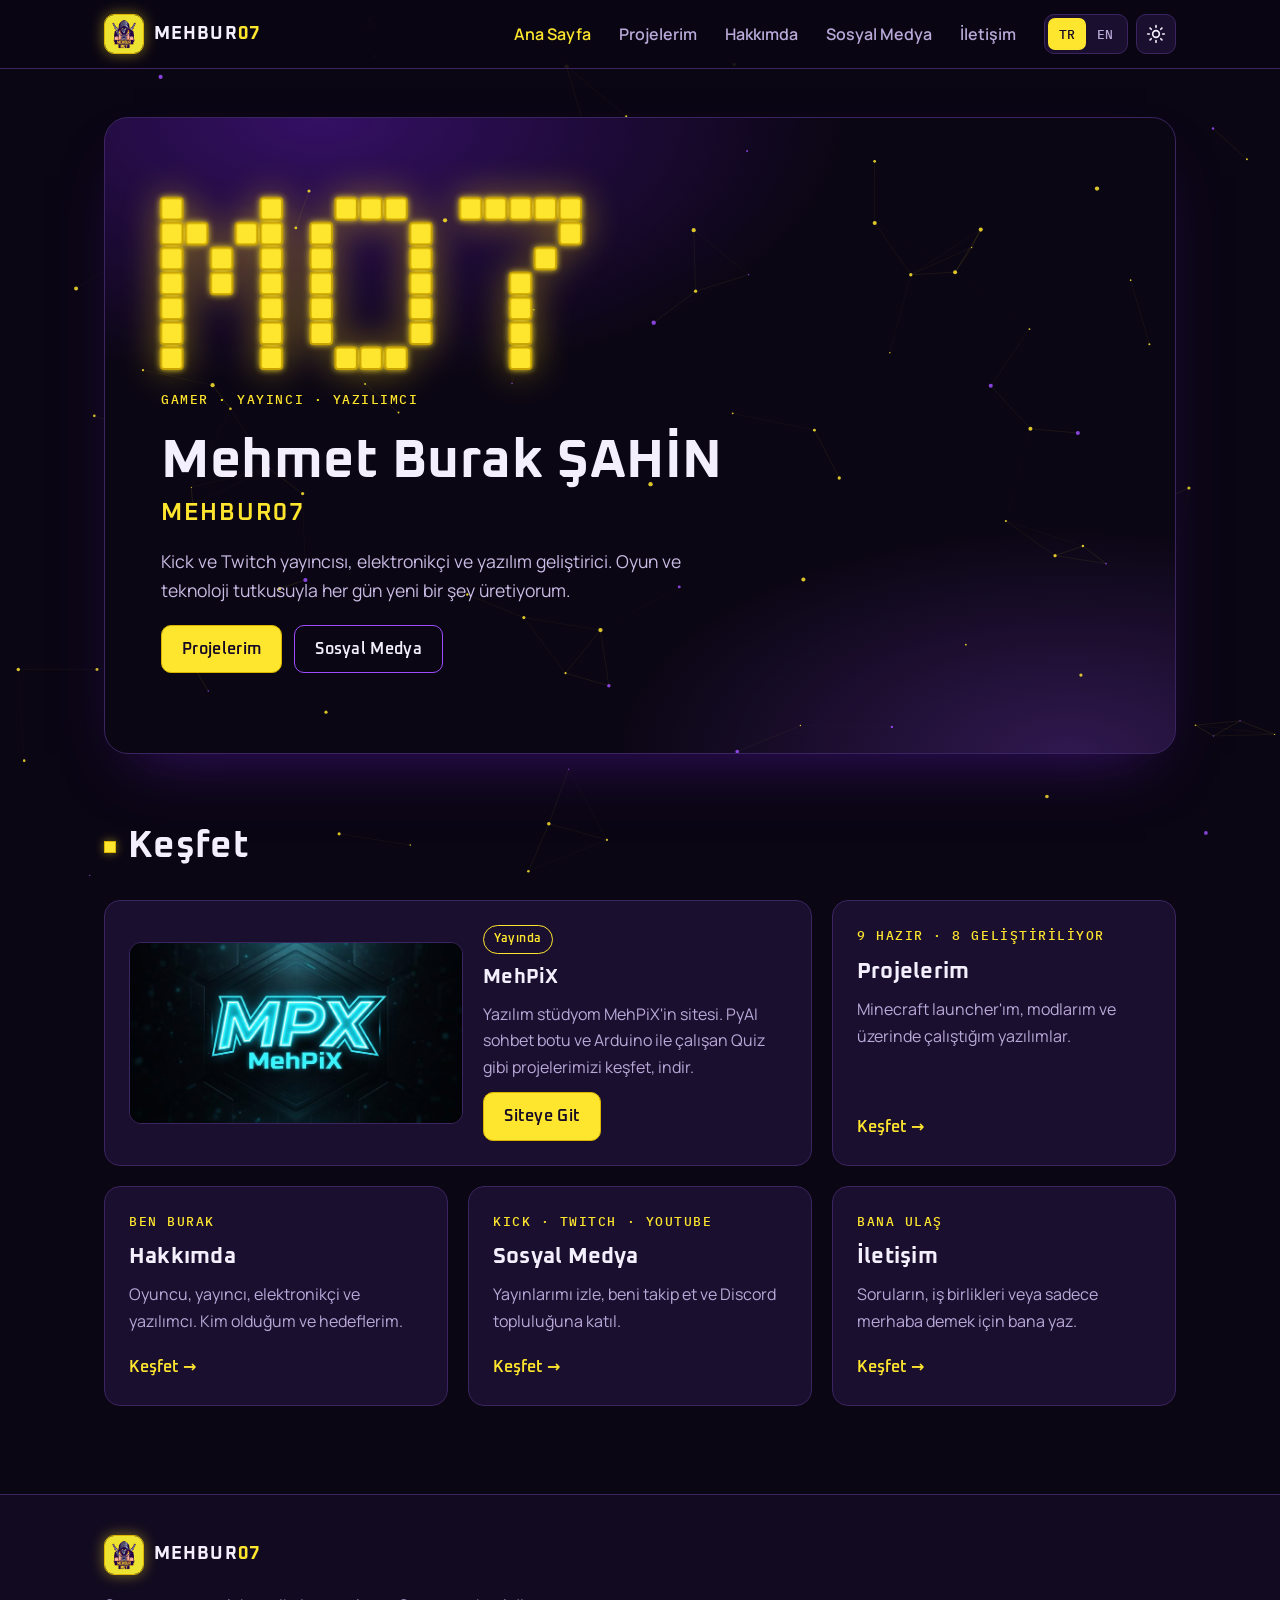
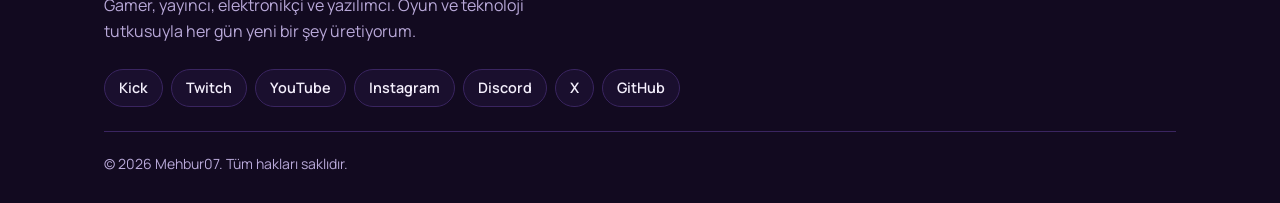
==== commit 4c692285: "feat: add the HDV (Hadi Ders Vakti) card to work in progress New in-development card with the HDV lo" ====
--- a/index.html
+++ b/index.html
@@ -96,7 +96,7 @@
           </article>
 
           <a class="card card--link feature-card" href="projelerim.html">
-            <span class="eyebrow" data-i18n="home.projectsCount">9 hazır · 7 geliştiriliyor</span>
+            <span class="eyebrow" data-i18n="home.projectsCount">9 hazır · 8 geliştiriliyor</span>
             <h3 data-i18n="nav.projects">Projelerim</h3>
             <p data-i18n="home.projectsText">Minecraft launcher'ım, modlarım ve üzerinde çalıştığım yazılımlar.</p>
             <span class="feature-card__go" data-i18n="home.go">Keşfet</span>
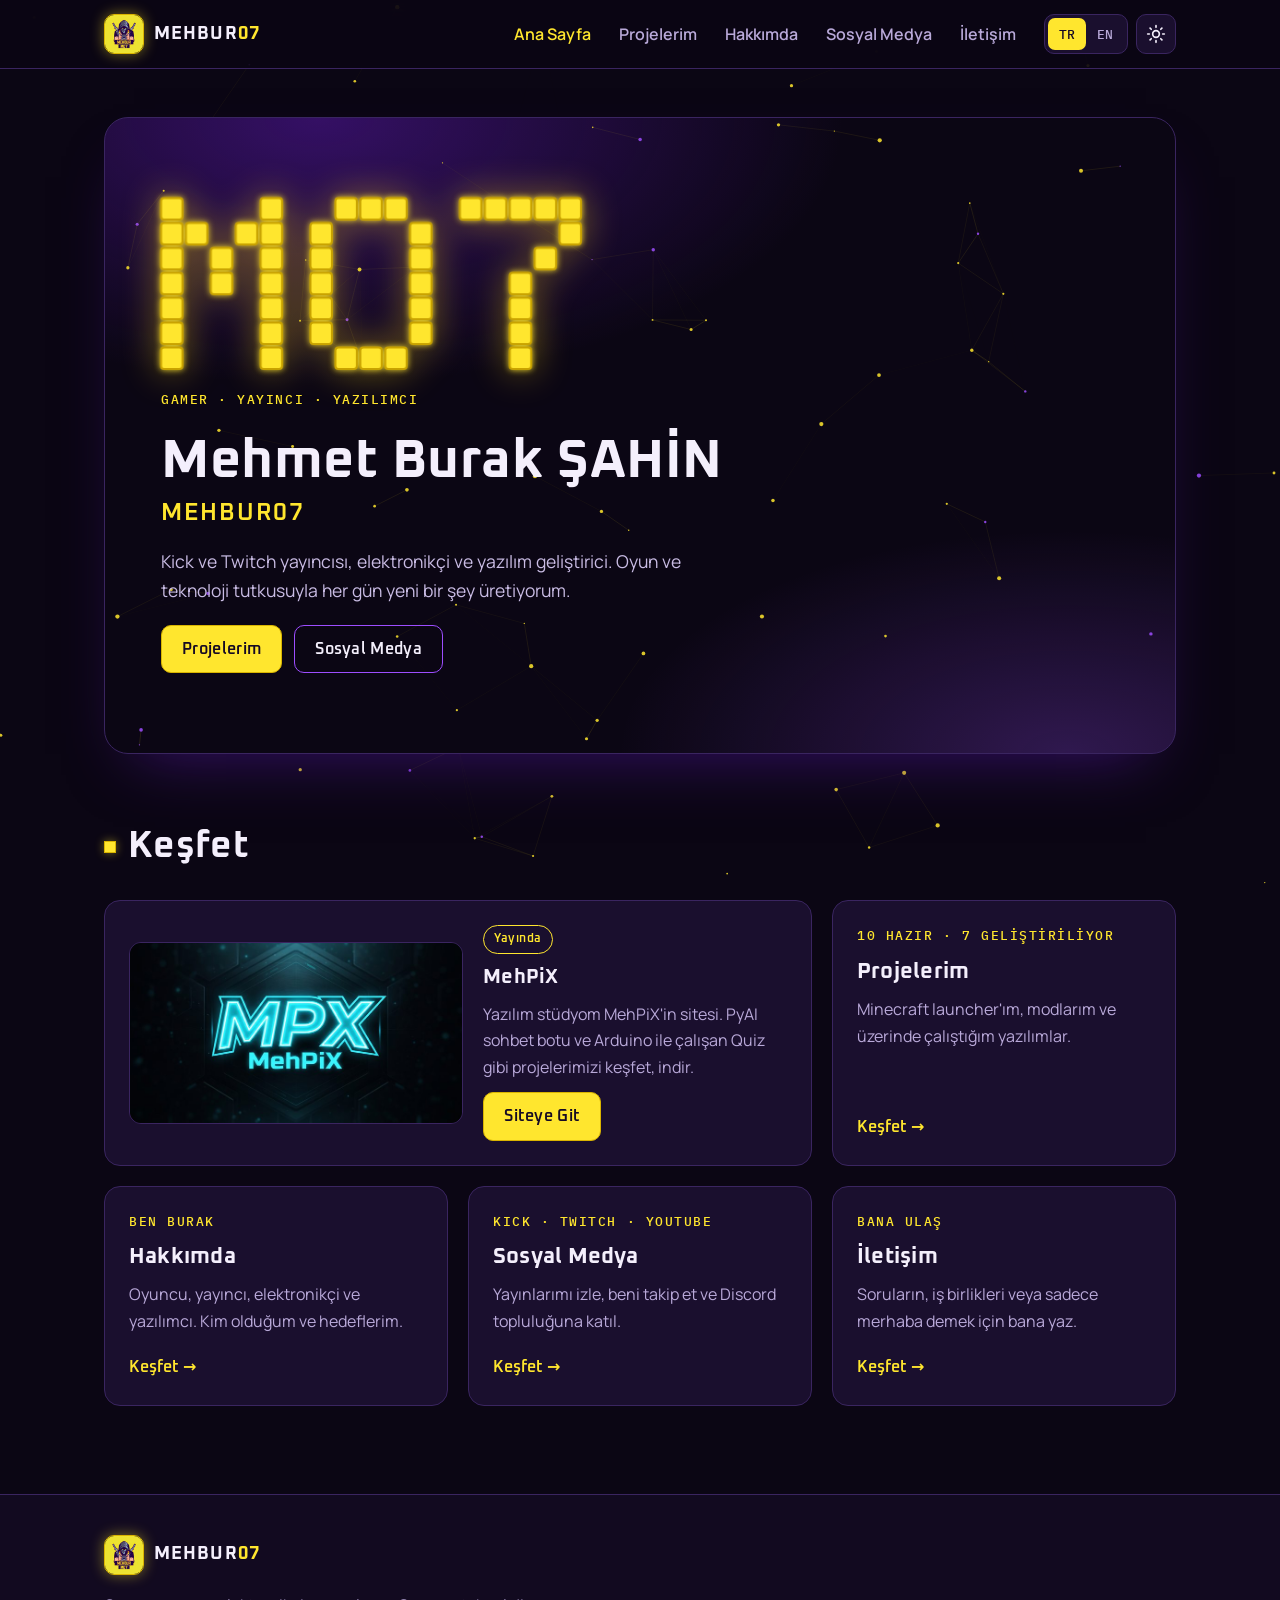
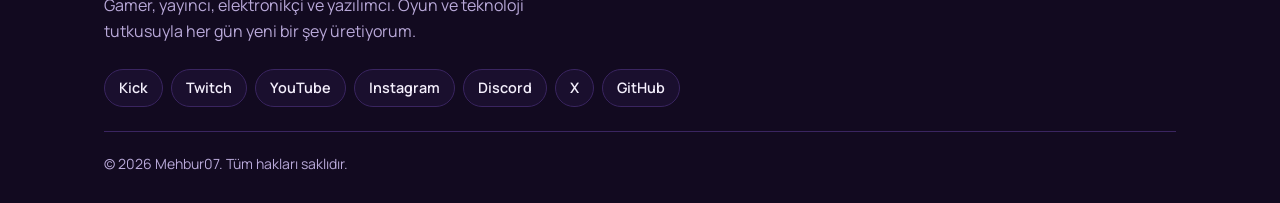
==== commit 3e669248: "feat: move the HDV card to ready projects with a download button HDV (Hadi Ders Vakti) v1.0.0 is rel" ====
--- a/index.html
+++ b/index.html
@@ -96,7 +96,7 @@
           </article>
 
           <a class="card card--link feature-card" href="projelerim.html">
-            <span class="eyebrow" data-i18n="home.projectsCount">9 hazır · 8 geliştiriliyor</span>
+            <span class="eyebrow" data-i18n="home.projectsCount">10 hazır · 7 geliştiriliyor</span>
             <h3 data-i18n="nav.projects">Projelerim</h3>
             <p data-i18n="home.projectsText">Minecraft launcher'ım, modlarım ve üzerinde çalıştığım yazılımlar.</p>
             <span class="feature-card__go" data-i18n="home.go">Keşfet</span>
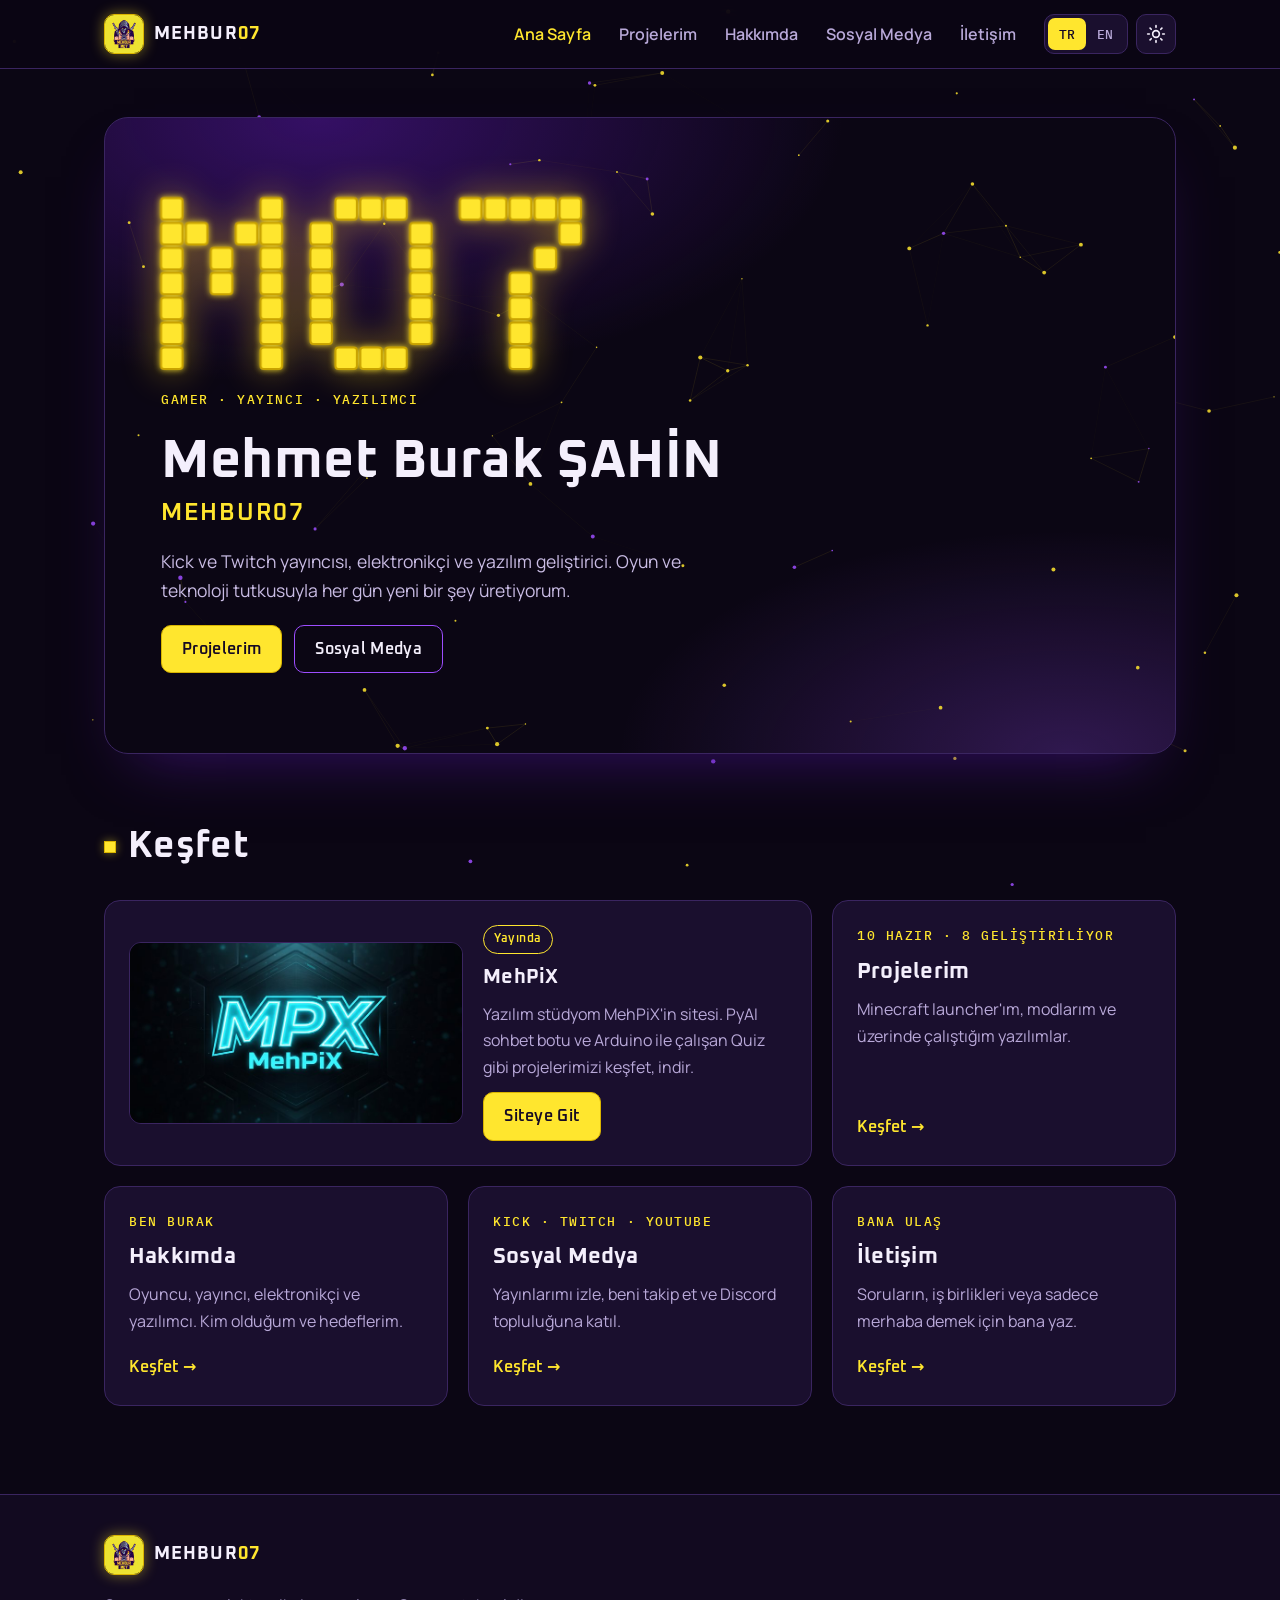
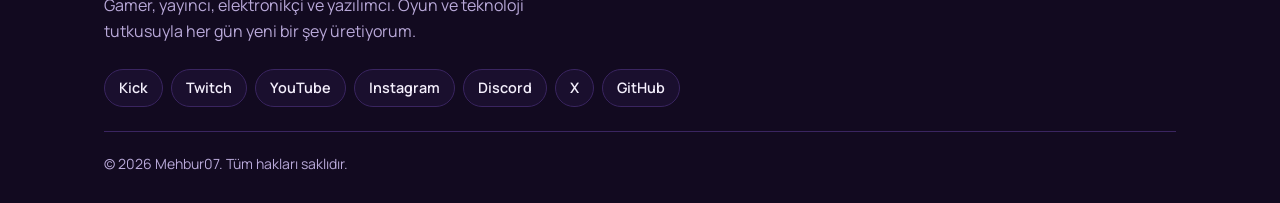
==== commit 1d058647: "feat: add the MehburMC Library card to work-in-progress projects Co-Authored-By: Claude Opus 5.5 <no" ====
--- a/index.html
+++ b/index.html
@@ -96,7 +96,7 @@
           </article>
 
           <a class="card card--link feature-card" href="projelerim.html">
-            <span class="eyebrow" data-i18n="home.projectsCount">10 hazır · 7 geliştiriliyor</span>
+            <span class="eyebrow" data-i18n="home.projectsCount">10 hazır · 8 geliştiriliyor</span>
             <h3 data-i18n="nav.projects">Projelerim</h3>
             <p data-i18n="home.projectsText">Minecraft launcher'ım, modlarım ve üzerinde çalıştığım yazılımlar.</p>
             <span class="feature-card__go" data-i18n="home.go">Keşfet</span>
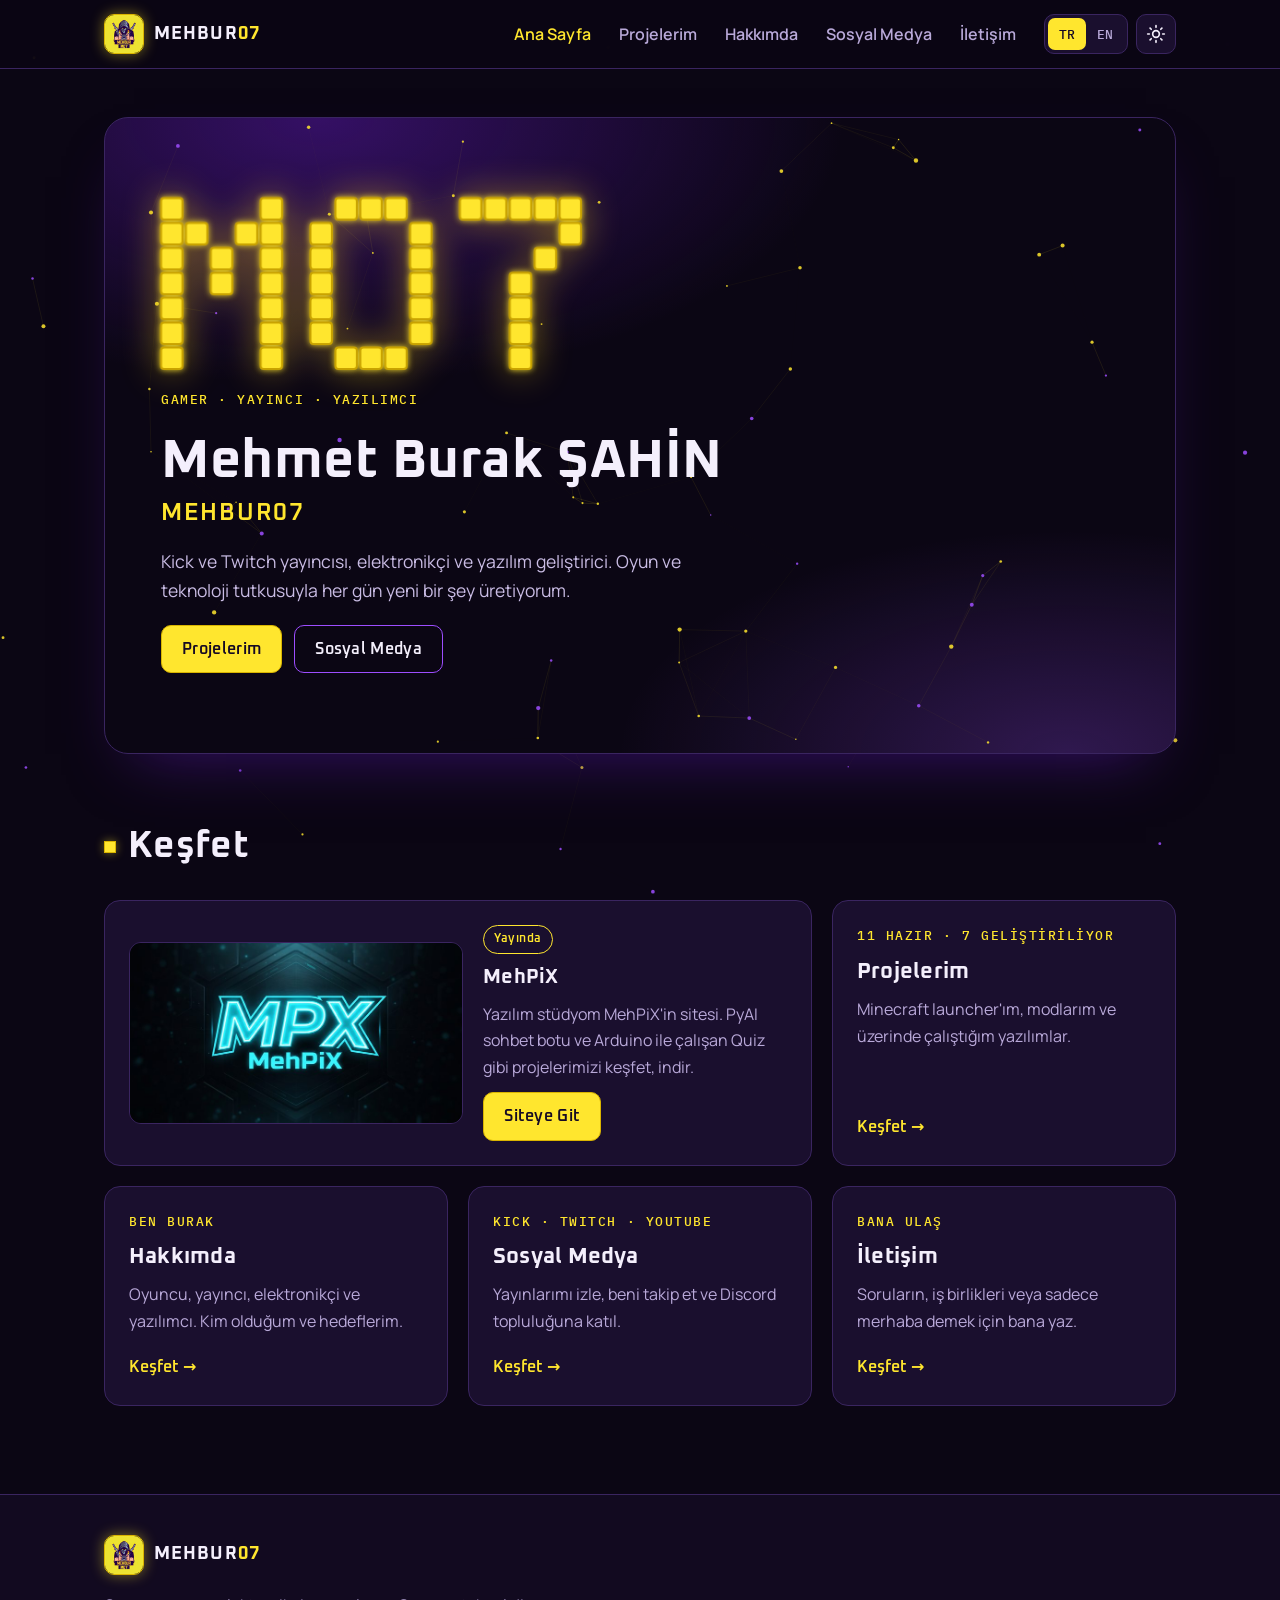
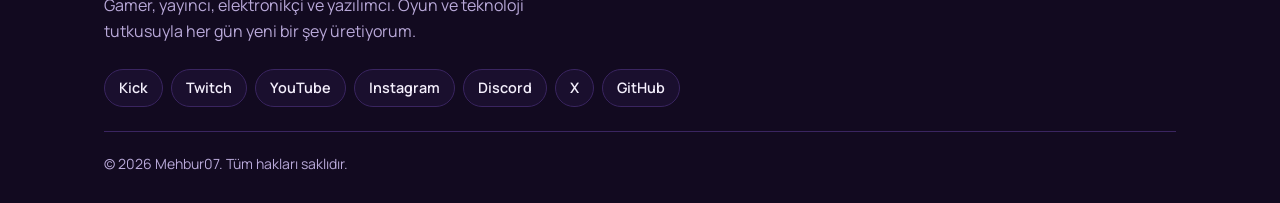
==== commit 0ba3f150: "chore: move the MehburMC Library card to ready projects The library site is live at v1.0.0, so its c" ====
--- a/index.html
+++ b/index.html
@@ -96,7 +96,7 @@
           </article>
 
           <a class="card card--link feature-card" href="projelerim.html">
-            <span class="eyebrow" data-i18n="home.projectsCount">10 hazır · 8 geliştiriliyor</span>
+            <span class="eyebrow" data-i18n="home.projectsCount">11 hazır · 7 geliştiriliyor</span>
             <h3 data-i18n="nav.projects">Projelerim</h3>
             <p data-i18n="home.projectsText">Minecraft launcher'ım, modlarım ve üzerinde çalıştığım yazılımlar.</p>
             <span class="feature-card__go" data-i18n="home.go">Keşfet</span>
